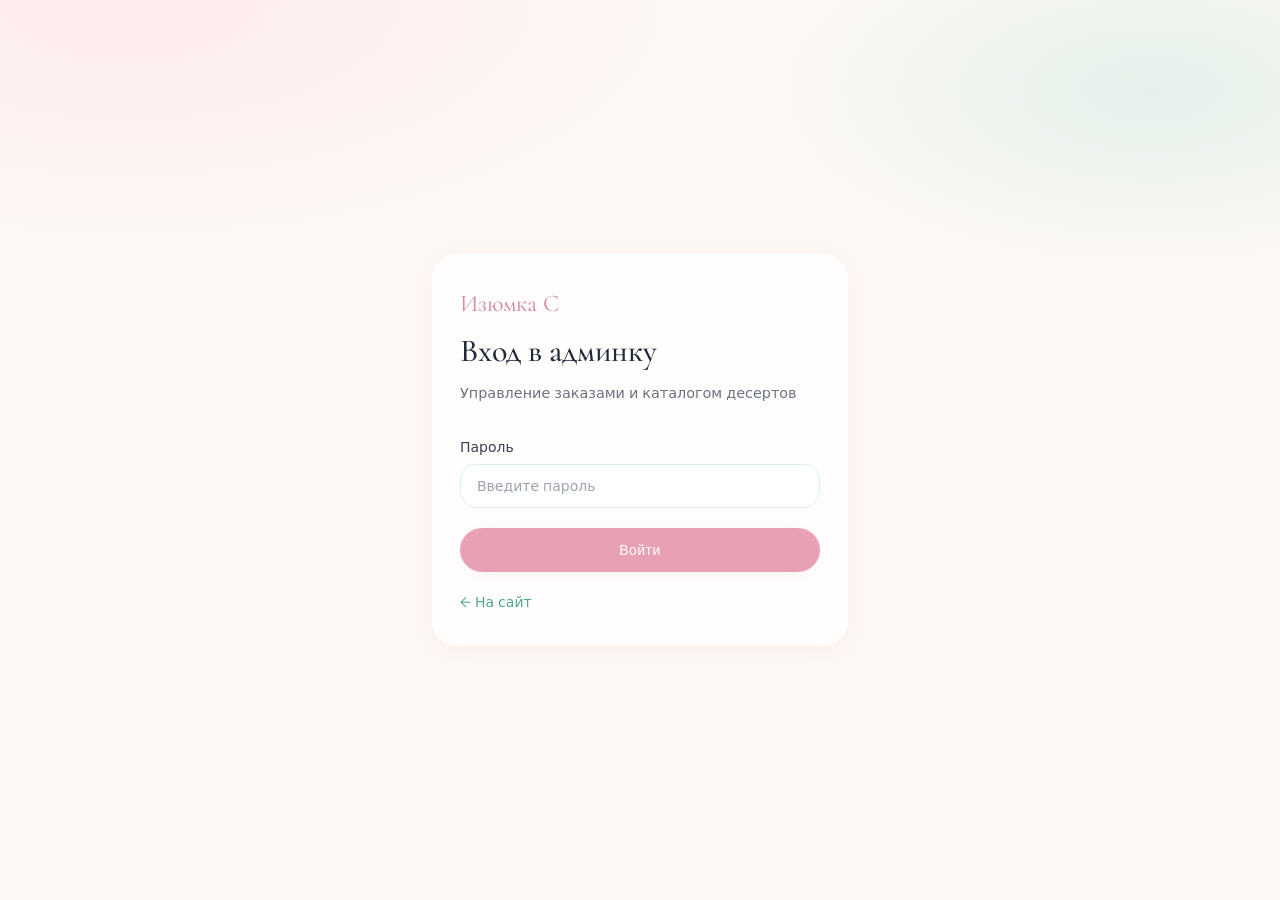
==== admin.html @ b4d9dd4f "админка" ====
<!DOCTYPE html>
<html lang="ru">
<head>
  <meta charset="UTF-8">
  <meta name="viewport" content="width=device-width, initial-scale=1.0">
  <meta name="robots" content="noindex, nofollow">
  <meta name="theme-color" content="#fdf8f5">
  <link rel="icon" type="image/svg+xml" href="favicon.svg">
  <link rel="preconnect" href="https://fonts.googleapis.com">
  <link rel="preconnect" href="https://fonts.gstatic.com" crossorigin>
  <link href="https://fonts.googleapis.com/css2?family=Cormorant+Garamond:ital,wght@0,400;0,500;0,600;0,700;1,400&family=DM+Sans:ital,opsz,wght@0,9..40,300;0,9..40,400;0,9..40,500;1,9..40,400&display=swap" rel="stylesheet">
  <link rel="stylesheet" href="css/styles.css">
  <link rel="stylesheet" href="css/admin.css">
  <title>Админка — Изюмка С</title>
</head>
<body class="admin-body">

  <div id="login-screen" class="admin-login" hidden>
    <div class="admin-login__card card-bakery">
      <p class="admin-login__brand">Изюмка С</p>
      <h1 class="admin-login__title">Вход в админку</h1>
      <p class="admin-login__hint">Управление заказами и каталогом десертов</p>
      <form id="login-form" class="form">
        <div class="form-group">
          <label for="admin-password">Пароль</label>
          <input type="password" id="admin-password" name="password" required autocomplete="current-password" placeholder="Введите пароль">
        </div>
        <p class="admin-login__error" id="login-error" hidden role="alert">Неверный пароль</p>
        <button type="submit" class="btn-primary btn-primary--full">Войти</button>
      </form>
      <a href="index.html" class="admin-login__back">← На сайт</a>
    </div>
  </div>

  <div id="admin-app" class="admin-app" hidden>
    <header class="admin-header">
      <div class="admin-header__inner">
        <div>
          <p class="admin-header__brand">Изюмка С</p>
          <h1 class="admin-header__title">Админ-панель</h1>
        </div>
        <div class="admin-header__actions">
          <a href="index.html" class="btn-outline admin-btn-sm">На сайт</a>
          <button type="button" class="btn-outline admin-btn-sm" id="logout-btn">Выйти</button>
        </div>
      </div>
      <nav class="admin-tabs" aria-label="Разделы админки">
        <button type="button" class="admin-tab is-active" data-tab="orders">Заказы <span class="admin-tab__badge" id="orders-badge">0</span></button>
        <button type="button" class="admin-tab" data-tab="catalog">Каталог</button>
      </nav>
    </header>

    <main class="admin-main">
      <section id="panel-orders" class="admin-panel" aria-labelledby="orders-heading">
        <div class="admin-panel__head">
          <h2 id="orders-heading">Заказы</h2>
          <div class="admin-filters" id="order-filters">
            <button type="button" class="admin-filter is-active" data-filter="all">Все</button>
            <button type="button" class="admin-filter" data-filter="new">Новые</button>
            <button type="button" class="admin-filter" data-filter="processing">В работе</button>
            <button type="button" class="admin-filter" data-filter="ready">Готовы</button>
            <button type="button" class="admin-filter" data-filter="completed">Выданы</button>
            <button type="button" class="admin-filter" data-filter="cancelled">Отменены</button>
          </div>
        </div>
        <div id="orders-list" class="admin-orders"></div>
        <p class="admin-empty" id="orders-empty" hidden>Заказов пока нет — они появятся, когда клиент оформит заказ на сайте.</p>
      </section>

      <section id="panel-catalog" class="admin-panel" hidden aria-labelledby="catalog-admin-heading">
        <div class="admin-panel__head">
          <h2 id="catalog-admin-heading">Каталог десертов</h2>
          <button type="button" class="btn-primary admin-btn-sm" id="dessert-add-btn">+ Добавить десерт</button>
        </div>

        <form id="dessert-form" class="admin-form card-bakery" hidden>
          <h3 class="admin-form__title" id="dessert-form-title">Новый десерт</h3>
          <input type="hidden" id="dessert-id" name="id" value="">
          <div class="admin-form__grid">
            <div class="form-group">
              <label for="dessert-name">Название</label>
              <input type="text" id="dessert-name" name="name" required placeholder="Например, Медовик">
            </div>
            <div class="form-group">
              <label for="dessert-price">Цена</label>
              <input type="text" id="dessert-price" name="price" required placeholder="1 200 ₽">
            </div>
            <div class="form-group admin-form__full">
              <label for="dessert-description">Описание</label>
              <textarea id="dessert-description" name="description" rows="2" placeholder="Короткое описание вкуса и состава"></textarea>
            </div>
            <div class="form-group admin-form__full">
              <label for="dessert-image">Путь к фото или URL</label>
              <input type="text" id="dessert-image" name="image" placeholder="images/medovik.jpg">
            </div>
            <div class="form-group admin-form__full">
              <label for="dessert-file">Или загрузить фото с компьютера</label>
              <input type="file" id="dessert-file" accept="image/*">
              <p class="admin-form__note">Файл сохранится в браузере (подходит для демо и локальной работы).</p>
            </div>
            <div class="admin-form__preview" id="dessert-preview" hidden>
              <img src="" alt="Превью десерта" id="dessert-preview-img">
            </div>
          </div>
          <div class="admin-form__actions">
            <button type="submit" class="btn-primary">Сохранить</button>
            <button type="button" class="btn-outline" id="dessert-cancel-btn">Отмена</button>
          </div>
        </form>

        <div id="admin-catalog-list" class="admin-catalog"></div>
        <p class="admin-empty" id="catalog-empty" hidden>Каталог пуст — добавьте первый десерт.</p>
      </section>
    </main>
  </div>

  <script src="js/data.js"></script>
  <script src="js/store.js"></script>
  <script src="js/admin.js"></script>
</body>
</html>
---- css/styles.css ----
/* ===== Variables ===== */
:root {
  --cream: #fdf8f5;
  --mint-50: #f0faf7;
  --mint-100: #d8f0e8;
  --mint-200: #b5e2d4;
  --mint-300: #8fcebc;
  --mint-400: #6bbaa4;
  --mint-500: #4fa68c;
  --blush-50: #fff5f7;
  --blush-100: #ffe8ed;
  --blush-200: #ffd1dc;
  --blush-300: #f5b8c8;
  --blush-400: #e8a0b4;
  --blush-500: #d4889e;
  --gray-400: #9ca3af;
  --gray-500: #6b7280;
  --gray-600: #4b5563;
  --gray-700: #374151;
  --gray-800: #1f2937;
  --shadow-soft: 0 4px 24px -4px rgba(212, 136, 158, 0.12);
  --shadow-card: 0 8px 32px -8px rgba(79, 166, 140, 0.1);
  --shadow-glow: 0 0 40px -10px rgba(255, 209, 220, 0.5);
  --font-serif: "Cormorant Garamond", Georgia, serif;
  --font-sans: "DM Sans", system-ui, sans-serif;
  --transition: 200ms cubic-bezier(0.4, 0, 0.2, 1);
}

/* ===== Reset & Base ===== */
*, *::before, *::after { box-sizing: border-box; margin: 0; padding: 0; }

html { scroll-behavior: smooth; }

body {
  font-family: var(--font-sans);
  background: var(--cream);
  color: var(--gray-700);
  -webkit-font-smoothing: antialiased;
  line-height: 1.5;
}

::selection {
  background: var(--blush-200);
  color: var(--gray-800);
}

img { display: block; max-width: 100%; height: auto; }

a { text-decoration: none; color: inherit; }

ul { list-style: none; }

/* ===== Utilities ===== */
.container {
  max-width: 72rem;
  margin: 0 auto;
  padding: 0 1.25rem;
}

.section-padding {
  padding: 5rem 1.25rem;
}

.section-header {
  text-align: center;
}

.section-label {
  font-size: 0.75rem;
  font-weight: 500;
  letter-spacing: 0.1em;
  text-transform: uppercase;
}

.section-label--mint { color: var(--mint-400); }
.section-label--blush { color: var(--blush-400); }

.section-title {
  font-family: var(--font-serif);
  font-size: clamp(2.25rem, 5vw, 3.75rem);
  font-weight: 500;
  letter-spacing: -0.02em;
  color: var(--gray-800);
  margin-top: 0.75rem;
  line-height: 1.1;
}

.section-subtitle {
  margin: 1rem auto 0;
  max-width: 36rem;
  font-size: 1rem;
  line-height: 1.7;
  color: var(--gray-500);
}

.section-subtitle--center { text-align: center; }

.italic-accent { font-style: italic; color: var(--mint-400); }

/* ===== Buttons ===== */
.btn-primary {
  display: inline-flex;
  align-items: center;
  justify-content: center;
  padding: 0.875rem 2rem;
  border-radius: 9999px;
  background: var(--blush-400);
  color: #fff;
  font-size: 0.875rem;
  font-weight: 500;
  letter-spacing: 0.03em;
  box-shadow: var(--shadow-soft);
  transition: all var(--transition);
  border: none;
  cursor: pointer;
}

.btn-primary:hover {
  background: var(--blush-500);
  box-shadow: var(--shadow-card);
  transform: scale(1.02);
}

.btn-primary:active { transform: scale(0.98); }

.btn-outline {
  display: inline-flex;
  align-items: center;
  justify-content: center;
  padding: 0.75rem 1.5rem;
  border-radius: 9999px;
  border: 1px solid var(--mint-300);
  background: rgba(255, 255, 255, 0.6);
  color: var(--mint-500);
  font-size: 0.875rem;
  font-weight: 500;
  backdrop-filter: blur(4px);
  transition: all var(--transition);
}

.btn-outline:hover {
  border-color: var(--mint-400);
  background: var(--mint-50);
}

.btn-primary--full { width: 100%; }

/* ===== Cards ===== */
.card-bakery {
  border-radius: 1.5rem;
  background: rgba(255, 255, 255, 0.8);
  box-shadow: var(--shadow-soft);
  backdrop-filter: blur(4px);
  transition: all var(--transition);
}

/* ===== Fade-in animation ===== */
.fade-in {
  opacity: 0;
  transform: translateY(24px);
  transition: opacity 0.6s cubic-bezier(0.4, 0, 0.2, 1),
              transform 0.6s cubic-bezier(0.4, 0, 0.2, 1);
}

.fade-in--left { transform: translateX(24px); }
.fade-in--right { transform: translateX(-24px); }

.fade-in.is-visible {
  opacity: 1;
  transform: translate(0, 0);
}

/* ===== Header ===== */
.header {
  position: fixed;
  inset: 0 0 auto 0;
  z-index: 50;
}

.header__inner {
  margin-top: 1rem;
  display: flex;
  align-items: center;
  justify-content: space-between;
  padding: 0.75rem 1.5rem;
  border-radius: 9999px;
  border: 1px solid rgba(255, 255, 255, 0.6);
  background: rgba(255, 255, 255, 0.7);
  box-shadow: var(--shadow-soft);
  backdrop-filter: blur(12px);
}

.header__logo {
  font-family: var(--font-serif);
  font-size: 1.25rem;
  font-weight: 600;
  color: var(--gray-800);
  transition: color var(--transition);
}

.header__logo:hover { color: var(--blush-500); }

.nav-desktop {
  display: none;
  align-items: center;
  gap: 2rem;
}

.nav-desktop a {
  font-size: 0.875rem;
  color: var(--gray-600);
  transition: color var(--transition);
}

.nav-desktop a:hover { color: var(--mint-500); }

.header__cta { display: none; font-size: 0.75rem; }

.burger {
  display: flex;
  align-items: center;
  justify-content: center;
  width: 2.5rem;
  height: 2.5rem;
  border: none;
  border-radius: 9999px;
  background: var(--mint-50);
  cursor: pointer;
}

.burger__lines {
  position: relative;
  width: 1rem;
  height: 0.875rem;
}

.burger__lines span {
  position: absolute;
  left: 0;
  width: 100%;
  height: 2px;
  border-radius: 1px;
  background: var(--gray-600);
  transition: all var(--transition);
}

.burger__lines span:nth-child(1) { top: 0; }
.burger__lines span:nth-child(2) { top: 50%; transform: translateY(-50%); }
.burger__lines span:nth-child(3) { bottom: 0; }

.burger.is-open .burger__lines span:nth-child(1) {
  top: 50%;
  transform: translateY(-50%) rotate(45deg);
}

.burger.is-open .burger__lines span:nth-child(2) { opacity: 0; }

.burger.is-open .burger__lines span:nth-child(3) {
  bottom: 50%;
  transform: translateY(50%) rotate(-45deg);
}

.nav-mobile {
  display: none;
  margin-top: 0.5rem;
  padding: 1.5rem;
  border-radius: 1.5rem;
  border: 1px solid rgba(255, 255, 255, 0.6);
  background: rgba(255, 255, 255, 0.9);
  box-shadow: var(--shadow-card);
  backdrop-filter: blur(12px);
}

.nav-mobile.is-open { display: block; }

.nav-mobile ul { display: flex; flex-direction: column; gap: 1rem; }

.nav-mobile a {
  display: block;
  font-size: 1rem;
  color: var(--gray-700);
  transition: color var(--transition);
}

.nav-mobile a:hover { color: var(--mint-500); }

.nav-mobile .btn-primary {
  margin-top: 1.5rem;
  width: 100%;
}

/* ===== Hero ===== */
.hero {
  position: relative;
  min-height: 100vh;
  padding-top: 7rem;
  padding-bottom: 2rem;
  overflow: hidden;
  background: var(--cream);
}

.hero::after {
  content: '';
  position: absolute;
  bottom: 0;
  left: 0;
  right: 0;
  height: 6rem;
  background: linear-gradient(to bottom, transparent, var(--cream));
  pointer-events: none;
  z-index: 1;
}

.hero__bg {
  pointer-events: none;
  position: absolute;
  inset: 0;
}

.hero__blob {
  position: absolute;
  border-radius: 50%;
  filter: blur(60px);
}

.hero__blob--1 {
  top: -8rem;
  right: -8rem;
  width: 24rem;
  height: 24rem;
  background: rgba(255, 232, 237, 0.6);
}

.hero__blob--2 {
  top: 55%;
  left: -6rem;
  bottom: auto;
  width: 18rem;
  height: 18rem;
  background: rgba(255, 232, 237, 0.35);
}

.hero__blob--3 {
  top: 33%;
  right: 25%;
  width: 16rem;
  height: 16rem;
  background: rgba(255, 245, 247, 0.4);
  filter: blur(40px);
}

.hero__content {
  position: relative;
  display: flex;
  flex-direction: column;
  align-items: center;
  text-align: center;
  padding-bottom: 5rem;
}

.hero__badge {
  display: inline-flex;
  align-items: center;
  gap: 0.5rem;
  margin-bottom: 1.5rem;
  padding: 0.375rem 1rem;
  border-radius: 9999px;
  border: 1px solid var(--mint-200);
  background: rgba(240, 250, 247, 0.8);
  font-size: 0.75rem;
  font-weight: 500;
  letter-spacing: 0.1em;
  text-transform: uppercase;
  color: var(--mint-500);
}

.hero__badge-dot {
  width: 0.375rem;
  height: 0.375rem;
  border-radius: 50%;
  background: var(--mint-400);
}

.hero__title {
  font-family: var(--font-serif);
  font-size: clamp(3rem, 10vw, 6rem);
  font-weight: 500;
  line-height: 1.05;
  letter-spacing: -0.02em;
  color: var(--gray-800);
}

.hero__tagline {
  margin-top: 1.5rem;
  font-family: var(--font-serif);
  font-size: clamp(1.25rem, 3vw, 1.5rem);
  font-style: italic;
  color: var(--blush-400);
}

.hero__desc {
  margin-top: 1rem;
  max-width: 36rem;
  font-size: 0.875rem;
  line-height: 1.7;
  letter-spacing: 0.01em;
  color: var(--gray-500);
}

.hero__actions {
  margin-top: 2.5rem;
  display: flex;
  flex-direction: column;
  gap: 1rem;
}

.hero__image-wrap {
  position: relative;
  margin-top: 4rem;
  margin-bottom: 1.5rem;
  width: 100%;
  max-width: 48rem;
}

.hero__image {
  border-radius: 2rem;
  overflow: hidden;
  box-shadow: var(--shadow-glow);
}

.hero__image img {
  width: 100%;
  aspect-ratio: 16 / 10;
  object-fit: cover;
}

.hero__image-badge {
  display: none;
  position: absolute;
  bottom: -1rem;
  right: -1rem;
  padding: 0.75rem 1.25rem;
  border-radius: 1rem;
  background: rgba(255, 255, 255, 0.9);
  box-shadow: var(--shadow-soft);
  backdrop-filter: blur(4px);
}

.hero__image-badge p:first-child {
  font-family: var(--font-serif);
  font-size: 1.125rem;
  color: var(--gray-800);
}

.hero__image-badge p:last-child {
  font-size: 0.75rem;
  color: var(--gray-500);
}

/* Hero entrance (no JS needed) */
.hero-animate {
  opacity: 0;
  transform: translateY(24px);
  animation: heroIn 0.7s cubic-bezier(0.4, 0, 0.2, 1) forwards;
}

.hero-animate--1 { animation-delay: 0s; }
.hero-animate--2 { animation-delay: 0.1s; }
.hero-animate--3 { animation-delay: 0.2s; }
.hero-animate--4 { animation-delay: 0.3s; }
.hero-animate--5 { animation-delay: 0.4s; }
.hero-animate--6 { animation-delay: 0.5s; animation-name: heroInScale; }

@keyframes heroIn {
  to { opacity: 1; transform: translateY(0); }
}

@keyframes heroInScale {
  from { opacity: 0; transform: scale(0.95); }
  to { opacity: 1; transform: scale(1); }
}

/* ===== About ===== */
#about {
  padding-top: 7rem;
  scroll-margin-top: 6rem;
  background: var(--cream);
}

.about__grid {
  display: grid;
  gap: 3rem;
  align-items: center;
}

.about__image-wrap {
  position: relative;
  margin-top: 0.5rem;
}

.about__image {
  border-radius: 2rem;
  overflow: hidden;
  box-shadow: var(--shadow-card);
}

.about__image img {
  width: 100%;
  aspect-ratio: 4 / 5;
  object-fit: cover;
}

.about__stat {
  position: absolute;
  bottom: -1.5rem;
  left: -1.5rem;
  padding: 1rem 1.5rem;
  border-radius: 1.5rem;
  background: var(--mint-100);
  box-shadow: var(--shadow-soft);
}

.about__stat-num {
  font-family: var(--font-serif);
  font-size: 1.875rem;
  font-weight: 500;
  color: var(--mint-500);
}

.about__stat-label {
  font-size: 0.75rem;
  color: var(--gray-600);
}

.about__text {
  margin-top: 1rem;
  font-size: 1rem;
  line-height: 1.75;
  color: var(--gray-500);
}

.about__text strong {
  font-weight: 500;
  color: var(--gray-800);
}

.about__text--second { margin-top: 1rem; }

.about__highlights {
  margin-top: 2rem;
  display: flex;
  flex-direction: column;
  gap: 0.75rem;
  list-style: none;
  padding: 0;
}

.about__highlight {
  display: flex;
  align-items: flex-start;
  gap: 0.875rem;
  padding: 1rem 1.25rem;
}

.about__highlight-icon {
  flex-shrink: 0;
  font-size: 1.25rem;
  line-height: 1.5;
}

.about__highlight-text {
  font-size: 0.9375rem;
  line-height: 1.65;
  color: var(--gray-600);
}

.about__closing {
  margin-top: 1.75rem;
  font-size: 1rem;
  line-height: 1.75;
  color: var(--gray-500);
}

.about__closing strong {
  font-weight: 500;
  color: var(--gray-800);
}

.about__features {
  margin-top: 2.5rem;
  display: grid;
  grid-template-columns: repeat(2, 1fr);
  gap: 1rem;
}

.about__feature {
  display: flex;
  flex-direction: column;
  align-items: center;
  gap: 0.5rem;
  padding: 1.25rem;
  text-align: center;
}

.about__feature-icon { font-size: 1.5rem; }
.about__feature-label { font-size: 0.875rem; font-weight: 500; color: var(--gray-700); }

/* ===== Catalog ===== */
.catalog {
  background: linear-gradient(to bottom, transparent, rgba(255, 245, 247, 0.3), transparent);
}

.catalog__grid {
  margin-top: 3.5rem;
  display: grid;
  gap: 1.5rem;
}

.catalog-card {
  overflow: hidden;
}

.catalog-card:hover { transform: scale(1.02); }

.catalog-card__image {
  overflow: hidden;
}

.catalog-card__image img {
  width: 100%;
  aspect-ratio: 4 / 3;
  object-fit: cover;
  transition: transform 300ms ease-in-out;
}

.catalog-card:hover .catalog-card__image img {
  transform: scale(1.05);
}

.catalog-card__body { padding: 1.5rem; }

.catalog-card__head {
  display: flex;
  align-items: flex-start;
  justify-content: space-between;
  gap: 0.75rem;
}

.catalog-card__title {
  font-family: var(--font-serif);
  font-size: 1.25rem;
  font-weight: 500;
  color: var(--gray-800);
}

.catalog-card__price {
  flex-shrink: 0;
  padding: 0.25rem 0.75rem;
  border-radius: 9999px;
  background: var(--mint-50);
  font-size: 0.875rem;
  font-weight: 500;
  color: var(--mint-500);
}

.catalog-card__desc {
  margin-top: 0.5rem;
  font-size: 0.875rem;
  line-height: 1.6;
  color: var(--gray-500);
}

.catalog-card__order {
  margin-top: 1.1rem;
  width: 100%;
  padding: 0.7rem 1.25rem;
  font-size: 0.8125rem;
}

/* ===== Order modal ===== */
body.modal-open {
  overflow: hidden;
}

.order-modal {
  position: fixed;
  inset: 0;
  z-index: 80;
  display: grid;
  place-items: center;
  padding: 1.25rem;
}

.order-modal[hidden] {
  display: none;
}

.order-modal__backdrop {
  position: absolute;
  inset: 0;
  background: rgba(31, 41, 55, 0.4);
  backdrop-filter: blur(4px);
}

.order-modal__dialog {
  position: relative;
  z-index: 1;
  width: 100%;
  max-width: 28rem;
  max-height: min(90vh, 40rem);
  overflow-y: auto;
  padding: 1.75rem 1.5rem 1.5rem;
}

.order-modal__close {
  position: absolute;
  top: 0.75rem;
  right: 0.85rem;
  width: 2rem;
  height: 2rem;
  border: none;
  border-radius: 9999px;
  background: var(--blush-50);
  color: var(--gray-600);
  font-size: 1.35rem;
  line-height: 1;
  cursor: pointer;
  transition: background var(--transition);
}

.order-modal__close:hover {
  background: var(--blush-100);
}

.order-modal__title {
  font-family: var(--font-serif);
  font-size: 1.75rem;
  font-weight: 500;
  color: var(--gray-800);
  padding-right: 1.5rem;
}

.order-modal__desc {
  margin-top: 0.4rem;
  font-size: 0.875rem;
  color: var(--gray-500);
}

.order-modal .form {
  margin-top: 1.25rem;
}

.order-modal .form-group input[readonly] {
  background: var(--mint-50);
  color: var(--gray-700);
}

/* ===== Order steps ===== */
.steps {
  margin-top: 3.5rem;
  display: grid;
  gap: 2rem;
}

.step-card {
  position: relative;
  padding: 2rem;
  text-align: center;
}

.step-card__num {
  display: inline-flex;
  align-items: center;
  justify-content: center;
  width: 3rem;
  height: 3rem;
  border-radius: 50%;
  background: var(--blush-100);
  font-family: var(--font-serif);
  font-size: 1.125rem;
  font-weight: 500;
  color: var(--blush-500);
}

.step-card__title {
  margin-top: 1.25rem;
  font-family: var(--font-serif);
  font-size: 1.25rem;
  font-weight: 500;
  color: var(--gray-800);
}

.step-card__desc {
  margin-top: 0.75rem;
  font-size: 0.875rem;
  line-height: 1.6;
  color: var(--gray-500);
}

.order__cta {
  margin-top: 3rem;
  text-align: center;
}

/* ===== Reviews ===== */
.reviews {
  background: linear-gradient(to bottom, transparent, rgba(240, 250, 247, 0.3), transparent);
}

.reviews__grid {
  margin-top: 3.5rem;
  display: grid;
  gap: 1.5rem;
}

.review-card {
  display: flex;
  flex-direction: column;
  padding: 1.75rem;
  height: 100%;
}

.stars {
  display: flex;
  gap: 2px;
}

.stars svg {
  width: 1rem;
  height: 1rem;
  color: var(--blush-300);
  fill: currentColor;
}

.review-card__text {
  flex: 1;
  margin-top: 1rem;
  font-size: 0.875rem;
  line-height: 1.7;
  color: var(--gray-600);
}

.review-card__footer {
  display: flex;
  align-items: center;
  gap: 0.75rem;
  margin-top: 1.25rem;
  padding-top: 1.25rem;
  border-top: 1px solid var(--mint-100);
}

.review-card__avatar {
  display: flex;
  align-items: center;
  justify-content: center;
  width: 2.5rem;
  height: 2.5rem;
  border-radius: 50%;
  background: var(--blush-100);
  font-family: var(--font-serif);
  font-size: 0.875rem;
  font-weight: 500;
  color: var(--blush-500);
}

.review-card__name {
  font-size: 0.875rem;
  font-weight: 500;
  color: var(--gray-700);
  font-style: normal;
}

/* ===== Contact ===== */
.contact__grid {
  margin-top: 3.5rem;
  display: grid;
  gap: 2.5rem;
}

.contact-card { padding: 2rem; }

.contact-card__title {
  font-family: var(--font-serif);
  font-size: 1.5rem;
  font-weight: 500;
  color: var(--gray-800);
}

.contact-card__desc {
  margin-top: 0.5rem;
  font-size: 0.875rem;
  color: var(--gray-500);
}

.social-links {
  margin-top: 2rem;
  display: flex;
  flex-direction: column;
  gap: 0.75rem;
}

.social-link {
  display: flex;
  align-items: center;
  gap: 1rem;
  padding: 1rem 1.25rem;
  border-radius: 1rem;
  border: 1px solid var(--mint-100);
  background: rgba(240, 250, 247, 0.5);
  color: var(--gray-700);
  transition: all var(--transition);
}

.social-link:hover {
  border-color: var(--mint-200);
  background: var(--mint-50);
  box-shadow: var(--shadow-soft);
}

.social-link__icon {
  display: flex;
  align-items: center;
  justify-content: center;
  width: 2.5rem;
  height: 2.5rem;
  border-radius: 50%;
  background: #fff;
  color: var(--mint-500);
  box-shadow: var(--shadow-soft);
}

.social-link__icon svg { width: 1.25rem; height: 1.25rem; }

.social-link__arrow {
  margin-left: auto;
  width: 1rem;
  height: 1rem;
  color: var(--gray-400);
}

.form { margin-top: 2rem; }

.form-group { margin-bottom: 1.25rem; }

.form-group label {
  display: block;
  margin-bottom: 0.375rem;
  font-size: 0.875rem;
  font-weight: 500;
  color: var(--gray-700);
}

.form-group input,
.form-group textarea {
  width: 100%;
  padding: 0.75rem 1rem;
  border-radius: 1rem;
  border: 1px solid var(--mint-100);
  background: #fff;
  font-family: inherit;
  font-size: 0.875rem;
  color: var(--gray-700);
  outline: none;
  transition: all var(--transition);
}

.form-group input::placeholder,
.form-group textarea::placeholder { color: var(--gray-400); }

.form-group input:focus,
.form-group textarea:focus {
  border-color: var(--mint-300);
  box-shadow: 0 0 0 3px rgba(143, 206, 188, 0.3);
}

.form-group input:focus-visible,
.form-group textarea:focus-visible {
  border-color: var(--mint-400);
  box-shadow: 0 0 0 3px rgba(143, 206, 188, 0.45);
}

.form-group textarea {
  resize: vertical;
  min-height: 6rem;
}

.form-feedback {
  margin-bottom: 1.25rem;
  padding: 1rem 1.25rem;
  border-radius: 1rem;
  border: 1px solid transparent;
}

.form-feedback--success {
  background: var(--mint-50);
  border-color: var(--mint-200);
}

.form-feedback--warning {
  background: var(--blush-50);
  border-color: var(--blush-200);
}

.form-feedback__title {
  font-family: var(--font-serif);
  font-size: 1.125rem;
  color: var(--gray-800);
}

.form-feedback__text {
  margin-top: 0.35rem;
  font-size: 0.875rem;
  line-height: 1.6;
  color: var(--gray-600);
}

.form-feedback kbd {
  display: inline-block;
  padding: 0.1rem 0.35rem;
  border-radius: 0.35rem;
  border: 1px solid var(--mint-200);
  background: #fff;
  font-size: 0.75rem;
}

.form-fallback {
  margin-top: 1rem;
}

.form-fallback label {
  display: block;
  margin-bottom: 0.375rem;
  font-size: 0.875rem;
  font-weight: 500;
  color: var(--gray-700);
}

.form-fallback textarea {
  width: 100%;
  padding: 0.75rem 1rem;
  border-radius: 1rem;
  border: 1px solid var(--blush-200);
  background: #fff;
  font-family: inherit;
  font-size: 0.875rem;
  color: var(--gray-700);
  resize: vertical;
}

.form-feedback[hidden],
.form-fallback[hidden] {
  display: none;
}

/* ===== Footer ===== */
.footer {
  border-top: 1px solid rgba(216, 240, 232, 0.6);
  background: rgba(255, 255, 255, 0.4);
  backdrop-filter: blur(4px);
}

.footer__inner {
  padding: 3rem 1.25rem;
}

.footer__top {
  display: flex;
  flex-direction: column;
  align-items: center;
  gap: 2rem;
}

.footer__brand {
  text-align: center;
}

.footer__name {
  font-family: var(--font-serif);
  font-size: 1.5rem;
  font-weight: 500;
  color: var(--gray-800);
}

.footer__tagline {
  margin-top: 0.25rem;
  font-size: 0.875rem;
  color: var(--gray-500);
}

.footer__nav ul {
  display: flex;
  flex-wrap: wrap;
  justify-content: center;
  gap: 1.5rem;
}

.footer__nav a {
  font-size: 0.875rem;
  color: var(--gray-500);
  transition: color var(--transition);
}

.footer__nav a:hover { color: var(--mint-500); }

.footer__bottom {
  display: flex;
  flex-direction: column;
  align-items: center;
  gap: 1rem;
  margin-top: 2.5rem;
  padding-top: 2rem;
  border-top: 1px solid rgba(216, 240, 232, 0.6);
}

.footer__bottom p {
  font-size: 0.75rem;
  color: var(--gray-400);
}

/* ===== Responsive ===== */
@media (min-width: 640px) {
  .section-padding { padding: 5rem 2rem; }
  .container { padding: 0 2rem; }
  .hero__actions { flex-direction: row; justify-content: center; }
  .hero__content { padding-bottom: 6rem; }
  .hero__image-wrap { margin-bottom: 3rem; }
  .hero__image-badge { display: block; }
  #about { padding-top: 8rem; }
  .catalog__grid { grid-template-columns: repeat(2, 1fr); }
  .reviews__grid { grid-template-columns: repeat(2, 1fr); }
  .about__features { grid-template-columns: repeat(3, 1fr); }
  .footer__bottom { flex-direction: row; justify-content: space-between; }
}

@media (min-width: 768px) {
  .section-padding { padding: 7rem 2rem; }
  #about { padding-top: 10rem; }
  .nav-desktop { display: flex; }
  .header__cta { display: inline-flex; }
  .burger { display: none; }
  .nav-mobile { display: none !important; }
  .steps { grid-template-columns: repeat(3, 1fr); }
  .step-card:not(:last-child)::after {
    content: "";
    position: absolute;
    top: 50%;
    right: -1rem;
    width: 2rem;
    height: 1px;
    background: linear-gradient(to right, var(--mint-200), transparent);
  }
}

@media (min-width: 1024px) {
  .container { padding: 0 3rem; }
  .about__grid { grid-template-columns: 1fr 1fr; gap: 5rem; }
  .catalog__grid { grid-template-columns: repeat(3, 1fr); }
  .contact__grid { grid-template-columns: 1fr 1fr; }
  .footer__top {
    flex-direction: row;
    justify-content: space-between;
  }
  .footer__brand { text-align: left; }
}

/* ===== Focus visible ===== */
a:focus-visible,
button:focus-visible,
.btn-primary:focus-visible,
.btn-outline:focus-visible,
.burger:focus-visible,
.social-link:focus-visible,
.nav-desktop a:focus-visible,
.nav-mobile a:focus-visible,
.footer__nav a:focus-visible,
.header__logo:focus-visible {
  outline: 2px solid var(--mint-400);
  outline-offset: 3px;
}

/* ===== Reduced motion ===== */
@media (prefers-reduced-motion: reduce) {
  html {
    scroll-behavior: auto;
  }

  *,
  *::before,
  *::after {
    animation-duration: 0.01ms !important;
    animation-iteration-count: 1 !important;
    transition-duration: 0.01ms !important;
  }

  .fade-in {
    opacity: 1;
    transform: none;
  }

  .hero-animate {
    opacity: 1;
    transform: none;
    animation: none;
  }
}

body.menu-open {
  overflow: hidden;
}

@media (min-width: 768px) {
  body.menu-open {
    overflow: auto;
  }
}
---- css/admin.css ----
/* ===== Admin layout ===== */
.admin-body {
  min-height: 100vh;
  background:
    radial-gradient(ellipse 80% 50% at 10% 0%, rgba(255, 209, 220, 0.35), transparent 55%),
    radial-gradient(ellipse 60% 40% at 90% 10%, rgba(181, 226, 212, 0.35), transparent 50%),
    var(--cream);
}

.admin-login {
  min-height: 100vh;
  display: grid;
  place-items: center;
  padding: 1.5rem;
}

.admin-login__card {
  width: 100%;
  max-width: 26rem;
  padding: 2rem 1.75rem;
}

.admin-login__brand {
  font-family: var(--font-serif);
  font-size: 1.5rem;
  color: var(--blush-500);
}

.admin-login__title {
  margin-top: 0.35rem;
  font-family: var(--font-serif);
  font-size: 2rem;
  font-weight: 500;
  color: var(--gray-800);
}

.admin-login__hint {
  margin-top: 0.5rem;
  font-size: 0.9rem;
  color: var(--gray-500);
}

.admin-login__error {
  margin: -0.5rem 0 1rem;
  font-size: 0.875rem;
  color: #b4535a;
}

.admin-login__back {
  display: inline-block;
  margin-top: 1.25rem;
  font-size: 0.875rem;
  color: var(--mint-500);
}

.admin-app {
  max-width: 68rem;
  margin: 0 auto;
  padding: 1.25rem 1.25rem 3rem;
}

.admin-header {
  margin-bottom: 1.5rem;
}

.admin-header__inner {
  display: flex;
  flex-wrap: wrap;
  align-items: flex-start;
  justify-content: space-between;
  gap: 1rem;
}

.admin-header__brand {
  font-size: 0.75rem;
  letter-spacing: 0.08em;
  text-transform: uppercase;
  color: var(--blush-400);
}

.admin-header__title {
  font-family: var(--font-serif);
  font-size: clamp(1.75rem, 4vw, 2.5rem);
  font-weight: 500;
  color: var(--gray-800);
}

.admin-header__actions {
  display: flex;
  gap: 0.5rem;
}

.admin-btn-sm {
  padding: 0.55rem 1.1rem;
  font-size: 0.8125rem;
}

.admin-tabs {
  display: flex;
  gap: 0.5rem;
  margin-top: 1.25rem;
  padding: 0.35rem;
  border-radius: 9999px;
  background: rgba(255, 255, 255, 0.7);
  box-shadow: var(--shadow-soft);
  width: fit-content;
  max-width: 100%;
  overflow-x: auto;
}

.admin-tab {
  display: inline-flex;
  align-items: center;
  gap: 0.4rem;
  border: none;
  background: transparent;
  border-radius: 9999px;
  padding: 0.55rem 1.1rem;
  font-family: var(--font-sans);
  font-size: 0.875rem;
  font-weight: 500;
  color: var(--gray-500);
  cursor: pointer;
  transition: all var(--transition);
  white-space: nowrap;
}

.admin-tab.is-active {
  background: var(--blush-400);
  color: #fff;
}

.admin-tab__badge {
  min-width: 1.25rem;
  height: 1.25rem;
  padding: 0 0.35rem;
  border-radius: 9999px;
  background: rgba(255, 255, 255, 0.25);
  font-size: 0.7rem;
  line-height: 1.25rem;
  text-align: center;
}

.admin-tab:not(.is-active) .admin-tab__badge {
  background: var(--blush-100);
  color: var(--blush-500);
}

.admin-panel__head {
  display: flex;
  flex-wrap: wrap;
  align-items: center;
  justify-content: space-between;
  gap: 1rem;
  margin-bottom: 1.25rem;
}

.admin-panel__head h2 {
  font-family: var(--font-serif);
  font-size: 1.75rem;
  font-weight: 500;
  color: var(--gray-800);
}

.admin-filters {
  display: flex;
  flex-wrap: wrap;
  gap: 0.4rem;
}

.admin-filter {
  border: 1px solid var(--mint-200);
  background: #fff;
  color: var(--gray-600);
  border-radius: 9999px;
  padding: 0.35rem 0.85rem;
  font-family: var(--font-sans);
  font-size: 0.75rem;
  cursor: pointer;
  transition: all var(--transition);
}

.admin-filter.is-active,
.admin-filter:hover {
  border-color: var(--mint-400);
  background: var(--mint-50);
  color: var(--mint-500);
}

.admin-empty {
  padding: 2.5rem 1rem;
  text-align: center;
  color: var(--gray-500);
  font-size: 0.95rem;
}

/* ===== Orders ===== */
.admin-orders {
  display: flex;
  flex-direction: column;
  gap: 1rem;
}

.admin-order {
  padding: 1.25rem;
}

.admin-order__top {
  display: flex;
  flex-wrap: wrap;
  align-items: flex-start;
  justify-content: space-between;
  gap: 0.75rem;
}

.admin-order__name {
  font-family: var(--font-serif);
  font-size: 1.35rem;
  font-weight: 500;
  color: var(--gray-800);
}

.admin-order__meta {
  margin-top: 0.25rem;
  font-size: 0.8125rem;
  color: var(--gray-500);
}

.admin-order__meta a {
  color: var(--mint-500);
}

.admin-status {
  display: inline-flex;
  align-items: center;
  padding: 0.3rem 0.7rem;
  border-radius: 9999px;
  font-size: 0.75rem;
  font-weight: 500;
}

.admin-status--blush {
  background: var(--blush-100);
  color: var(--blush-500);
}

.admin-status--mint {
  background: var(--mint-100);
  color: var(--mint-500);
}

.admin-status--gray {
  background: #f3f4f6;
  color: var(--gray-600);
}

.admin-order__items {
  margin-top: 1rem;
  padding: 0.85rem 1rem;
  border-radius: 1rem;
  background: var(--mint-50);
  font-size: 0.9rem;
  color: var(--gray-700);
}

.admin-order__items li + li {
  margin-top: 0.35rem;
}

.admin-order__comment {
  margin-top: 0.85rem;
  font-size: 0.9rem;
  color: var(--gray-600);
  line-height: 1.55;
}

.admin-order__actions {
  margin-top: 1rem;
  display: flex;
  flex-wrap: wrap;
  gap: 0.5rem;
  align-items: center;
}

.admin-order__actions select {
  appearance: none;
  border: 1px solid var(--mint-200);
  background: #fff url("data:image/svg+xml,%3Csvg xmlns='http://www.w3.org/2000/svg' width='12' height='8' fill='none'%3E%3Cpath stroke='%236b7280' stroke-width='1.5' d='M1 1.5 6 6.5 11 1.5'/%3E%3C/svg%3E") no-repeat right 0.75rem center;
  border-radius: 9999px;
  padding: 0.5rem 2rem 0.5rem 0.9rem;
  font-family: var(--font-sans);
  font-size: 0.8125rem;
  color: var(--gray-700);
  cursor: pointer;
}

.admin-btn-danger {
  border: 1px solid #f3c2c7;
  background: #fff;
  color: #b4535a;
  border-radius: 9999px;
  padding: 0.5rem 0.95rem;
  font-family: var(--font-sans);
  font-size: 0.8125rem;
  cursor: pointer;
  transition: all var(--transition);
}

.admin-btn-danger:hover {
  background: #fff5f6;
}

/* ===== Catalog admin ===== */
.admin-form {
  margin-bottom: 1.5rem;
  padding: 1.5rem;
}

.admin-form__title {
  font-family: var(--font-serif);
  font-size: 1.35rem;
  font-weight: 500;
  color: var(--gray-800);
  margin-bottom: 1rem;
}

.admin-form__grid {
  display: grid;
  gap: 0 1rem;
}

@media (min-width: 640px) {
  .admin-form__grid {
    grid-template-columns: 1fr 1fr;
  }

  .admin-form__full {
    grid-column: 1 / -1;
  }
}

.admin-form__note {
  margin-top: 0.4rem;
  font-size: 0.75rem;
  color: var(--gray-400);
}

.admin-form__preview {
  margin-top: 0.5rem;
  border-radius: 1rem;
  overflow: hidden;
  max-width: 12rem;
}

.admin-form__preview img {
  width: 100%;
  aspect-ratio: 4 / 3;
  object-fit: cover;
}

.admin-form__actions {
  display: flex;
  flex-wrap: wrap;
  gap: 0.75rem;
  margin-top: 0.5rem;
}

.admin-catalog {
  display: grid;
  gap: 1rem;
}

@media (min-width: 720px) {
  .admin-catalog {
    grid-template-columns: repeat(2, 1fr);
  }
}

.admin-dessert {
  display: grid;
  grid-template-columns: 5.5rem 1fr;
  gap: 1rem;
  padding: 1rem;
  align-items: start;
}

.admin-dessert__image {
  border-radius: 1rem;
  overflow: hidden;
  background: var(--mint-50);
}

.admin-dessert__image img {
  width: 100%;
  aspect-ratio: 1;
  object-fit: cover;
}

.admin-dessert__title {
  font-family: var(--font-serif);
  font-size: 1.2rem;
  font-weight: 500;
  color: var(--gray-800);
}

.admin-dessert__price {
  margin-top: 0.2rem;
  font-size: 0.875rem;
  font-weight: 500;
  color: var(--blush-500);
}

.admin-dessert__desc {
  margin-top: 0.35rem;
  font-size: 0.8125rem;
  color: var(--gray-500);
  line-height: 1.5;
}

.admin-dessert__actions {
  margin-top: 0.75rem;
  display: flex;
  flex-wrap: wrap;
  gap: 0.4rem;
}

.admin-dessert__actions .btn-outline,
.admin-dessert__actions .admin-btn-danger {
  padding: 0.4rem 0.85rem;
  font-size: 0.75rem;
}

#dessert-file {
  width: 100%;
  font-size: 0.875rem;
  color: var(--gray-600);
}
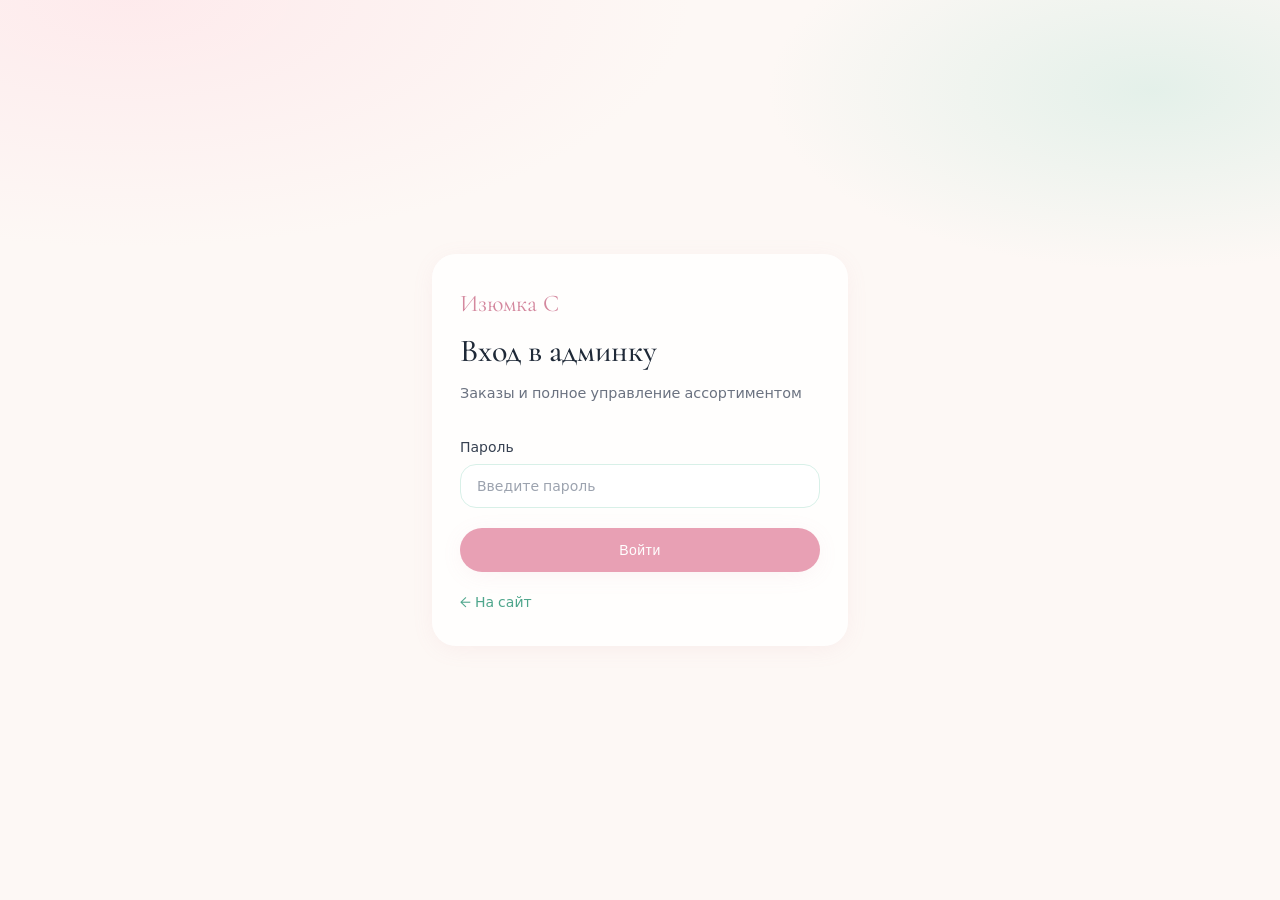
==== commit e04806b9: "каталог" ====
--- a/admin.html
+++ b/admin.html
@@ -11,7 +11,7 @@
   <link href="https://fonts.googleapis.com/css2?family=Cormorant+Garamond:ital,wght@0,400;0,500;0,600;0,700;1,400&family=DM+Sans:ital,opsz,wght@0,9..40,300;0,9..40,400;0,9..40,500;1,9..40,400&display=swap" rel="stylesheet">
   <link rel="stylesheet" href="css/styles.css">
   <link rel="stylesheet" href="css/admin.css">
-  <title>Админка — Изюмка С</title>
+  <title>Админ-панель — Изюмка С</title>
 </head>
 <body class="admin-body">
 
@@ -19,7 +19,7 @@
     <div class="admin-login__card card-bakery">
       <p class="admin-login__brand">Изюмка С</p>
       <h1 class="admin-login__title">Вход в админку</h1>
-      <p class="admin-login__hint">Управление заказами и каталогом десертов</p>
+      <p class="admin-login__hint">Заказы и полное управление ассортиментом</p>
       <form id="login-form" class="form">
         <div class="form-group">
           <label for="admin-password">Пароль</label>
@@ -46,7 +46,7 @@
       </div>
       <nav class="admin-tabs" aria-label="Разделы админки">
         <button type="button" class="admin-tab is-active" data-tab="orders">Заказы <span class="admin-tab__badge" id="orders-badge">0</span></button>
-        <button type="button" class="admin-tab" data-tab="catalog">Каталог</button>
+        <button type="button" class="admin-tab" data-tab="catalog">Ассортимент</button>
       </nav>
     </header>
 
@@ -64,17 +64,17 @@
           </div>
         </div>
         <div id="orders-list" class="admin-orders"></div>
-        <p class="admin-empty" id="orders-empty" hidden>Заказов пока нет — они появятся, когда клиент оформит заказ на сайте.</p>
+        <p class="admin-empty" id="orders-empty" hidden>Заказов пока нет — они появятся из корзины на сайте.</p>
       </section>
 
       <section id="panel-catalog" class="admin-panel" hidden aria-labelledby="catalog-admin-heading">
         <div class="admin-panel__head">
-          <h2 id="catalog-admin-heading">Каталог десертов</h2>
-          <button type="button" class="btn-primary admin-btn-sm" id="dessert-add-btn">+ Добавить десерт</button>
+          <h2 id="catalog-admin-heading">Ассортимент магазина</h2>
+          <button type="button" class="btn-primary admin-btn-sm" id="dessert-add-btn">+ Добавить товар</button>
         </div>
 
         <form id="dessert-form" class="admin-form card-bakery" hidden>
-          <h3 class="admin-form__title" id="dessert-form-title">Новый десерт</h3>
+          <h3 class="admin-form__title" id="dessert-form-title">Новый товар</h3>
           <input type="hidden" id="dessert-id" name="id" value="">
           <div class="admin-form__grid">
             <div class="form-group">
@@ -82,34 +82,57 @@
               <input type="text" id="dessert-name" name="name" required placeholder="Например, Медовик">
             </div>
             <div class="form-group">
-              <label for="dessert-price">Цена</label>
-              <input type="text" id="dessert-price" name="price" required placeholder="1 200 ₽">
+              <label for="dessert-price">Цена (₽)</label>
+              <input type="number" id="dessert-price" name="price" min="0" step="1" required placeholder="1200">
+            </div>
+            <div class="form-group">
+              <label for="dessert-category">Категория</label>
+              <input type="text" id="dessert-category" name="category" required placeholder="Торты">
+            </div>
+            <div class="form-group">
+              <label for="dessert-weight">Вес / объём</label>
+              <input type="text" id="dessert-weight" name="weight" placeholder="1 кг / 6 шт">
             </div>
             <div class="form-group admin-form__full">
-              <label for="dessert-description">Описание</label>
-              <textarea id="dessert-description" name="description" rows="2" placeholder="Короткое описание вкуса и состава"></textarea>
+              <label for="dessert-short">Краткое описание (в каталоге)</label>
+              <input type="text" id="dessert-short" name="shortDescription" required placeholder="Одна строка для карточки">
             </div>
             <div class="form-group admin-form__full">
+              <label for="dessert-description">Полное описание</label>
+              <textarea id="dessert-description" name="description" rows="3" placeholder="Текст на странице товара"></textarea>
+            </div>
+            <div class="form-group admin-form__full">
+              <label for="dessert-ingredients">Состав</label>
+              <input type="text" id="dessert-ingredients" name="ingredients" placeholder="мука, мёд, сливки…">
+            </div>
+            <div class="form-group">
+              <label for="dessert-stock">Наличие</label>
+              <select id="dessert-stock" name="inStock">
+                <option value="true">В наличии</option>
+                <option value="false">Под заказ</option>
+              </select>
+            </div>
+            <div class="form-group">
               <label for="dessert-image">Путь к фото или URL</label>
               <input type="text" id="dessert-image" name="image" placeholder="images/medovik.jpg">
             </div>
             <div class="form-group admin-form__full">
-              <label for="dessert-file">Или загрузить фото с компьютера</label>
+              <label for="dessert-file">Загрузить фото с компьютера</label>
               <input type="file" id="dessert-file" accept="image/*">
-              <p class="admin-form__note">Файл сохранится в браузере (подходит для демо и локальной работы).</p>
+              <p class="admin-form__note">Фото сохранится в браузере вместе с товаром и сразу появится на сайте.</p>
             </div>
             <div class="admin-form__preview" id="dessert-preview" hidden>
-              <img src="" alt="Превью десерта" id="dessert-preview-img">
+              <img src="" alt="Превью товара" id="dessert-preview-img">
             </div>
           </div>
           <div class="admin-form__actions">
-            <button type="submit" class="btn-primary">Сохранить</button>
+            <button type="submit" class="btn-primary">Сохранить товар</button>
             <button type="button" class="btn-outline" id="dessert-cancel-btn">Отмена</button>
           </div>
         </form>
 
         <div id="admin-catalog-list" class="admin-catalog"></div>
-        <p class="admin-empty" id="catalog-empty" hidden>Каталог пуст — добавьте первый десерт.</p>
+        <p class="admin-empty" id="catalog-empty" hidden>Ассортимент пуст — добавьте первый товар.</p>
       </section>
     </main>
   </div>
--- a/css/styles.css
+++ b/css/styles.css
@@ -212,9 +212,54 @@
   transition: color var(--transition);
 }
 
-.nav-desktop a:hover { color: var(--mint-500); }
-
-.header__cta { display: none; font-size: 0.75rem; }
+.nav-desktop a:hover,
+.nav-desktop a.is-active { color: var(--mint-500); }
+
+.header__actions {
+  display: flex;
+  align-items: center;
+  gap: 0.5rem;
+}
+
+.header__cart {
+  position: relative;
+  display: inline-flex;
+  align-items: center;
+  justify-content: center;
+  width: 2.5rem;
+  height: 2.5rem;
+  border-radius: 9999px;
+  background: var(--blush-50);
+  color: var(--blush-500);
+  transition: background var(--transition);
+}
+
+.header__cart svg {
+  width: 1.2rem;
+  height: 1.2rem;
+}
+
+.header__cart:hover {
+  background: var(--blush-100);
+}
+
+.header__cart-count {
+  position: absolute;
+  top: -0.15rem;
+  right: -0.15rem;
+  min-width: 1.1rem;
+  height: 1.1rem;
+  padding: 0 0.25rem;
+  border-radius: 9999px;
+  background: var(--blush-400);
+  color: #fff;
+  font-size: 0.65rem;
+  font-weight: 500;
+  line-height: 1.1rem;
+  text-align: center;
+}
+
+.header__cta { display: none; font-size: 0.75rem; padding: 0.65rem 1.1rem; }
 
 .burger {
   display: flex;
@@ -1213,3 +1258,447 @@
     overflow: auto;
   }
 }
+
+/* ===== Shop pages ===== */
+.page {
+  padding: 8rem 0 4rem;
+  min-height: 70vh;
+}
+
+.page-header {
+  text-align: center;
+  margin-bottom: 2.5rem;
+}
+
+.page-title {
+  font-family: var(--font-serif);
+  font-size: clamp(2rem, 4vw, 3rem);
+  font-weight: 500;
+  color: var(--gray-800);
+  margin-top: 0.5rem;
+}
+
+.page-subtitle {
+  margin: 0.85rem auto 0;
+  max-width: 36rem;
+  color: var(--gray-500);
+  line-height: 1.65;
+}
+
+.container.narrow {
+  max-width: 48rem;
+}
+
+.product-grid {
+  display: grid;
+  gap: 1.5rem;
+}
+
+@media (min-width: 640px) {
+  .product-grid {
+    grid-template-columns: repeat(2, 1fr);
+  }
+}
+
+@media (min-width: 960px) {
+  .product-grid {
+    grid-template-columns: repeat(3, 1fr);
+  }
+}
+
+.product-card {
+  overflow: hidden;
+  display: flex;
+  flex-direction: column;
+}
+
+.product-card__media {
+  display: block;
+  overflow: hidden;
+}
+
+.product-card__media img {
+  width: 100%;
+  aspect-ratio: 4 / 3;
+  object-fit: cover;
+  transition: transform 300ms ease;
+}
+
+.product-card:hover .product-card__media img {
+  transform: scale(1.04);
+}
+
+.product-card__body {
+  padding: 1.25rem 1.35rem 1.4rem;
+  display: flex;
+  flex-direction: column;
+  flex: 1;
+}
+
+.product-card__meta {
+  display: flex;
+  justify-content: space-between;
+  gap: 0.5rem;
+  margin-bottom: 0.55rem;
+}
+
+.product-card__category {
+  font-size: 0.7rem;
+  letter-spacing: 0.06em;
+  text-transform: uppercase;
+  color: var(--mint-500);
+}
+
+.product-card__stock {
+  font-size: 0.7rem;
+  color: var(--blush-500);
+}
+
+.product-card__stock--out {
+  color: var(--gray-400);
+}
+
+.product-card__title {
+  font-family: var(--font-serif);
+  font-size: 1.35rem;
+  font-weight: 500;
+  color: var(--gray-800);
+  line-height: 1.2;
+}
+
+.product-card__title a:hover {
+  color: var(--blush-500);
+}
+
+.product-card__desc {
+  margin-top: 0.45rem;
+  font-size: 0.875rem;
+  color: var(--gray-500);
+  line-height: 1.55;
+  flex: 1;
+}
+
+.product-card__footer {
+  margin-top: 1rem;
+  display: flex;
+  align-items: center;
+  justify-content: space-between;
+  gap: 0.75rem;
+}
+
+.product-card__price {
+  font-weight: 500;
+  color: var(--gray-800);
+}
+
+.product-card__btn {
+  padding: 0.55rem 1rem;
+  font-size: 0.75rem;
+}
+
+.catalog-toolbar {
+  display: flex;
+  flex-wrap: wrap;
+  gap: 0.5rem;
+  justify-content: center;
+  margin-bottom: 2rem;
+}
+
+.catalog-filter {
+  border: 1px solid var(--mint-200);
+  background: #fff;
+  color: var(--gray-600);
+  border-radius: 9999px;
+  padding: 0.45rem 1rem;
+  font-family: var(--font-sans);
+  font-size: 0.8125rem;
+  cursor: pointer;
+  transition: all var(--transition);
+}
+
+.catalog-filter.is-active,
+.catalog-filter:hover {
+  border-color: var(--mint-400);
+  background: var(--mint-50);
+  color: var(--mint-500);
+}
+
+.breadcrumbs {
+  display: flex;
+  flex-wrap: wrap;
+  gap: 0.5rem;
+  margin-bottom: 1.5rem;
+  font-size: 0.875rem;
+  color: var(--gray-500);
+}
+
+.breadcrumbs a:hover {
+  color: var(--mint-500);
+}
+
+.product-detail {
+  display: grid;
+  gap: 2rem;
+}
+
+@media (min-width: 860px) {
+  .product-detail {
+    grid-template-columns: 1.05fr 1fr;
+    align-items: start;
+  }
+}
+
+.product-detail__gallery {
+  overflow: hidden;
+  padding: 0;
+}
+
+.product-detail__gallery img {
+  width: 100%;
+  aspect-ratio: 4 / 3;
+  object-fit: cover;
+}
+
+.product-detail__title {
+  margin-top: 0.5rem;
+  font-family: var(--font-serif);
+  font-size: clamp(2rem, 4vw, 2.75rem);
+  font-weight: 500;
+  color: var(--gray-800);
+}
+
+.product-detail__price {
+  margin-top: 0.75rem;
+  font-size: 1.35rem;
+  font-weight: 500;
+  color: var(--blush-500);
+}
+
+.product-detail__text {
+  margin-top: 1rem;
+  color: var(--gray-600);
+  line-height: 1.7;
+}
+
+.product-detail__specs {
+  margin-top: 1.25rem;
+  display: grid;
+  gap: 0.5rem;
+  font-size: 0.9rem;
+  color: var(--gray-600);
+}
+
+.product-detail__actions {
+  margin-top: 1.75rem;
+  display: flex;
+  flex-wrap: wrap;
+  gap: 0.75rem;
+  align-items: center;
+}
+
+.qty-field {
+  display: inline-flex;
+  align-items: center;
+  gap: 0.5rem;
+  font-size: 0.875rem;
+  color: var(--gray-600);
+}
+
+.qty-field input,
+.cart-item__controls input,
+.form-group select {
+  width: 4.5rem;
+  border: 1.5px solid var(--mint-200);
+  border-radius: 9999px;
+  padding: 0.55rem 0.75rem;
+  font-family: var(--font-sans);
+  font-size: 0.9rem;
+  background: #fff;
+  color: var(--gray-700);
+}
+
+.form-group select {
+  width: 100%;
+}
+
+.optional {
+  color: var(--gray-400);
+  font-weight: 400;
+}
+
+.cart-layout {
+  display: grid;
+  gap: 1.25rem;
+}
+
+@media (min-width: 900px) {
+  .cart-layout {
+    grid-template-columns: 1.4fr 0.9fr;
+    align-items: start;
+  }
+}
+
+.cart-list,
+.cart-aside {
+  padding: 1.25rem;
+}
+
+.cart-item {
+  display: grid;
+  grid-template-columns: 4.5rem 1fr auto;
+  gap: 1rem;
+  align-items: start;
+  padding: 1rem 0;
+  border-bottom: 1px solid rgba(181, 226, 212, 0.45);
+}
+
+.cart-item:last-child {
+  border-bottom: none;
+}
+
+.cart-item img {
+  width: 4.5rem;
+  height: 4.5rem;
+  border-radius: 1rem;
+  object-fit: cover;
+}
+
+.cart-item h2 {
+  font-family: var(--font-serif);
+  font-size: 1.15rem;
+  font-weight: 500;
+  color: var(--gray-800);
+}
+
+.cart-item__info > p {
+  margin-top: 0.2rem;
+  font-size: 0.875rem;
+  color: var(--gray-500);
+}
+
+.cart-item__controls {
+  margin-top: 0.65rem;
+  display: flex;
+  flex-wrap: wrap;
+  align-items: center;
+  gap: 0.35rem;
+}
+
+.cart-item__controls button {
+  width: 2rem;
+  height: 2rem;
+  border: 1px solid var(--mint-200);
+  border-radius: 9999px;
+  background: #fff;
+  cursor: pointer;
+  color: var(--gray-700);
+}
+
+.cart-item__remove {
+  width: auto !important;
+  padding: 0 0.75rem;
+  font-size: 0.75rem;
+  color: #b4535a !important;
+  border-color: #f3c2c7 !important;
+}
+
+.cart-item__sum {
+  font-weight: 500;
+  color: var(--gray-800);
+  white-space: nowrap;
+}
+
+.cart-aside__title {
+  font-family: var(--font-serif);
+  font-size: 1.5rem;
+  font-weight: 500;
+  color: var(--gray-800);
+}
+
+.cart-aside__total {
+  margin: 0.75rem 0 1.25rem;
+  font-size: 1.05rem;
+  color: var(--gray-600);
+}
+
+.cart-aside__note {
+  margin-bottom: 1rem;
+  font-size: 0.75rem;
+  color: var(--gray-400);
+  line-height: 1.5;
+}
+
+.cart-aside__note a {
+  color: var(--mint-500);
+}
+
+.cart-empty,
+.cart-success {
+  text-align: center;
+  padding: 2.5rem 1.5rem;
+  max-width: 32rem;
+  margin: 0 auto;
+}
+
+.cart-empty h2,
+.cart-success .form-feedback__title {
+  font-family: var(--font-serif);
+  font-size: 1.75rem;
+  margin-bottom: 0.5rem;
+}
+
+.cart-empty p,
+.cart-success .form-feedback__text {
+  margin-bottom: 1.25rem;
+  color: var(--gray-500);
+}
+
+.info-cards {
+  display: grid;
+  gap: 1rem;
+}
+
+.info-card {
+  padding: 1.5rem;
+}
+
+.info-card h2 {
+  font-family: var(--font-serif);
+  font-size: 1.4rem;
+  font-weight: 500;
+  color: var(--gray-800);
+}
+
+.info-card p {
+  margin-top: 0.55rem;
+  color: var(--gray-600);
+  line-height: 1.65;
+}
+
+.legal-text {
+  padding: 1.75rem 1.5rem;
+}
+
+.legal-text h2 {
+  margin-top: 1.5rem;
+  font-family: var(--font-serif);
+  font-size: 1.25rem;
+  font-weight: 500;
+  color: var(--gray-800);
+}
+
+.legal-text p {
+  margin-top: 0.65rem;
+  color: var(--gray-600);
+  line-height: 1.7;
+}
+
+.legal-text a {
+  color: var(--mint-500);
+}
+
+.admin-empty {
+  text-align: center;
+  color: var(--gray-500);
+  padding: 2rem 1rem;
+}
--- a/css/admin.css
+++ b/css/admin.css
@@ -324,6 +324,18 @@
   margin-bottom: 1rem;
 }
 
+.admin-form select {
+  width: 100%;
+  appearance: none;
+  border: 1.5px solid var(--mint-200);
+  background: #fff;
+  border-radius: 1rem;
+  padding: 0.85rem 1rem;
+  font-family: var(--font-sans);
+  font-size: 0.95rem;
+  color: var(--gray-700);
+}
+
 .admin-form__grid {
   display: grid;
   gap: 0 1rem;
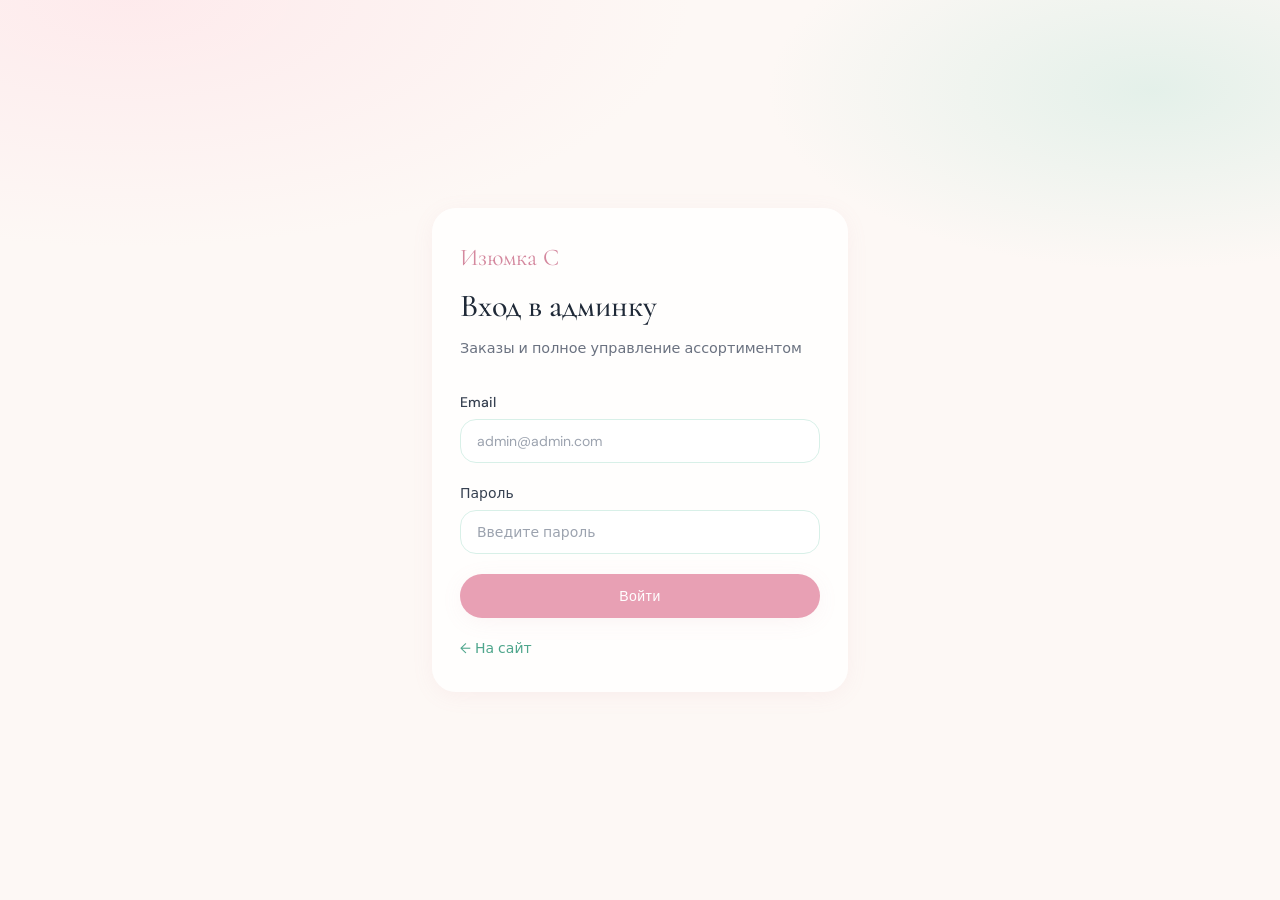
==== commit 450d0db7: "правка2" ====
--- a/admin.html
+++ b/admin.html
@@ -22,10 +22,14 @@
       <p class="admin-login__hint">Заказы и полное управление ассортиментом</p>
       <form id="login-form" class="form">
         <div class="form-group">
+          <label for="admin-email">Email</label>
+          <input type="email" id="admin-email" name="email" required autocomplete="username" placeholder="admin@admin.com">
+        </div>
+        <div class="form-group">
           <label for="admin-password">Пароль</label>
           <input type="password" id="admin-password" name="password" required autocomplete="current-password" placeholder="Введите пароль">
         </div>
-        <p class="admin-login__error" id="login-error" hidden role="alert">Неверный пароль</p>
+        <p class="admin-login__error" id="login-error" hidden role="alert">Неверный email или пароль</p>
         <button type="submit" class="btn-primary btn-primary--full">Войти</button>
       </form>
       <a href="index.html" class="admin-login__back">← На сайт</a>
--- a/css/styles.css
+++ b/css/styles.css
@@ -1162,6 +1162,17 @@
   color: var(--gray-400);
 }
 
+.footer__admin-link {
+  color: var(--gray-400);
+  text-decoration: underline;
+  text-underline-offset: 3px;
+  transition: color var(--transition);
+}
+
+.footer__admin-link:hover {
+  color: var(--mint-500);
+}
+
 /* ===== Responsive ===== */
 @media (min-width: 640px) {
   .section-padding { padding: 5rem 2rem; }
